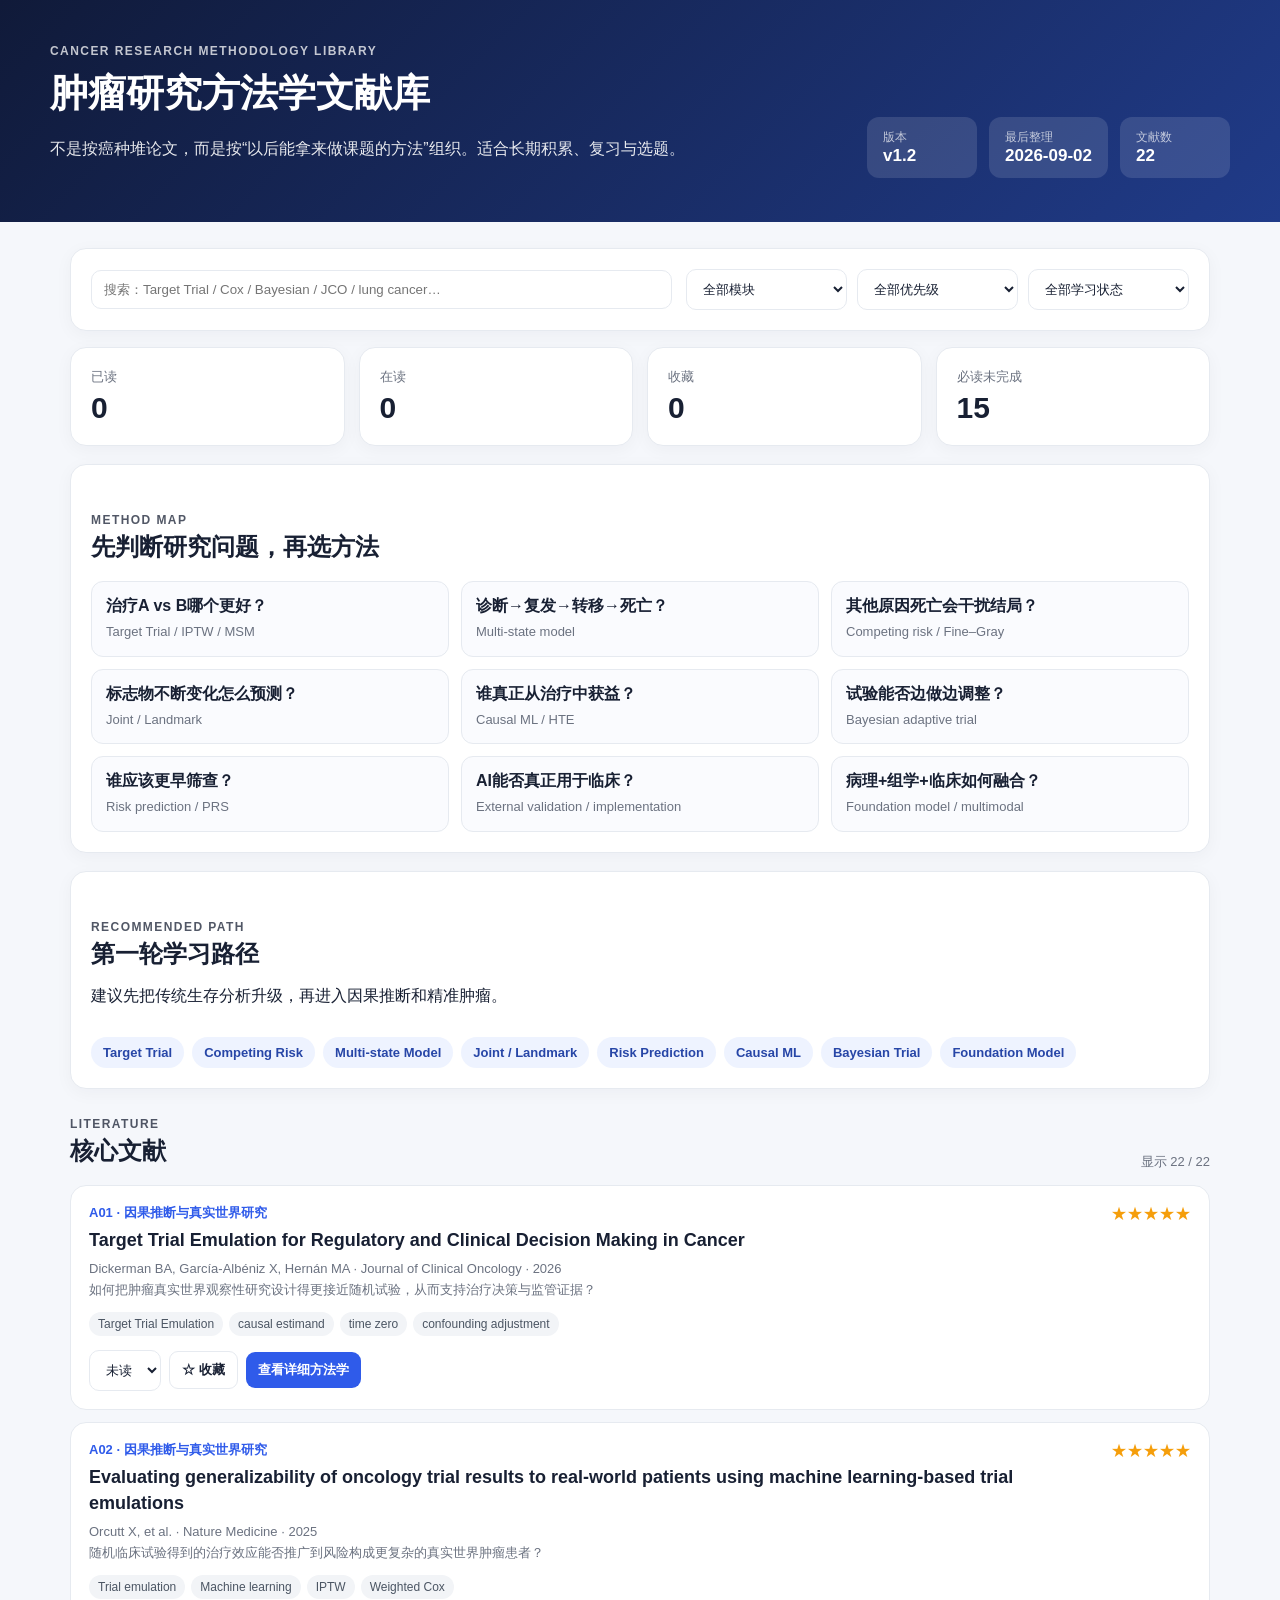
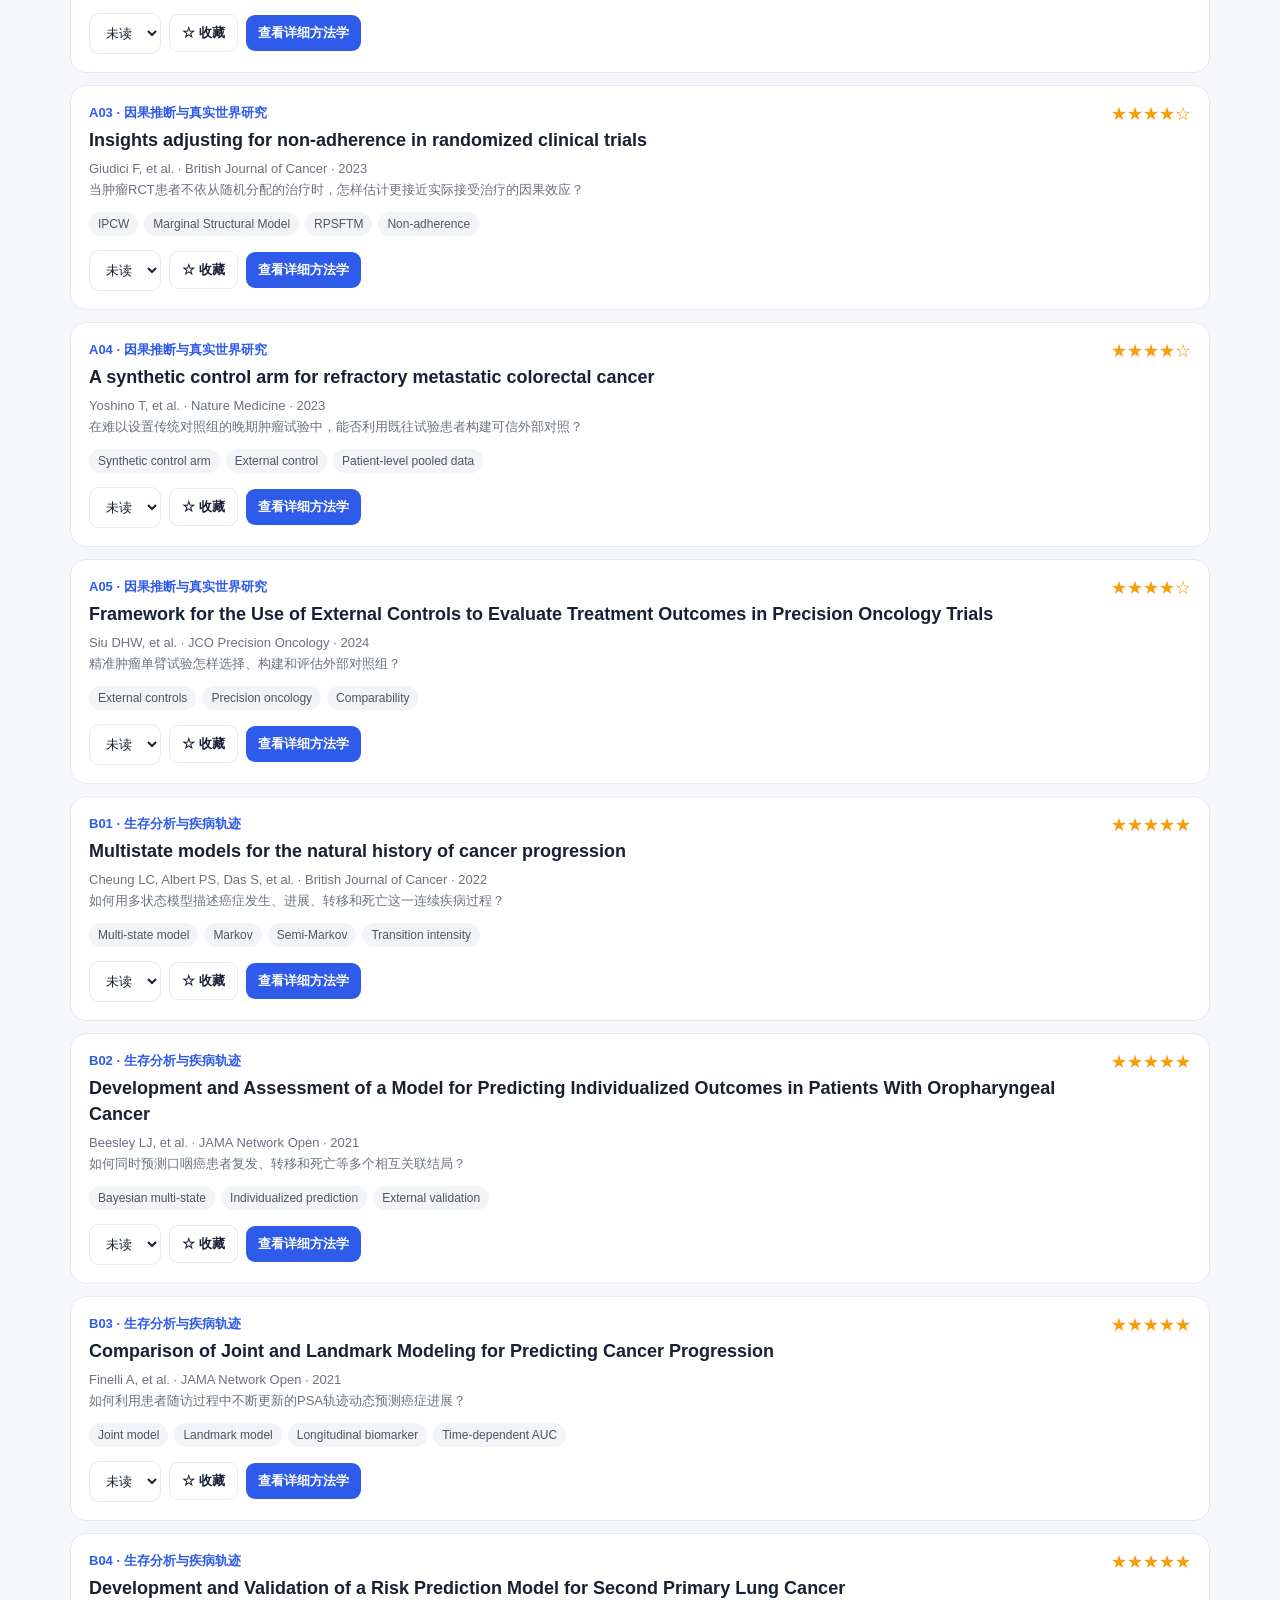
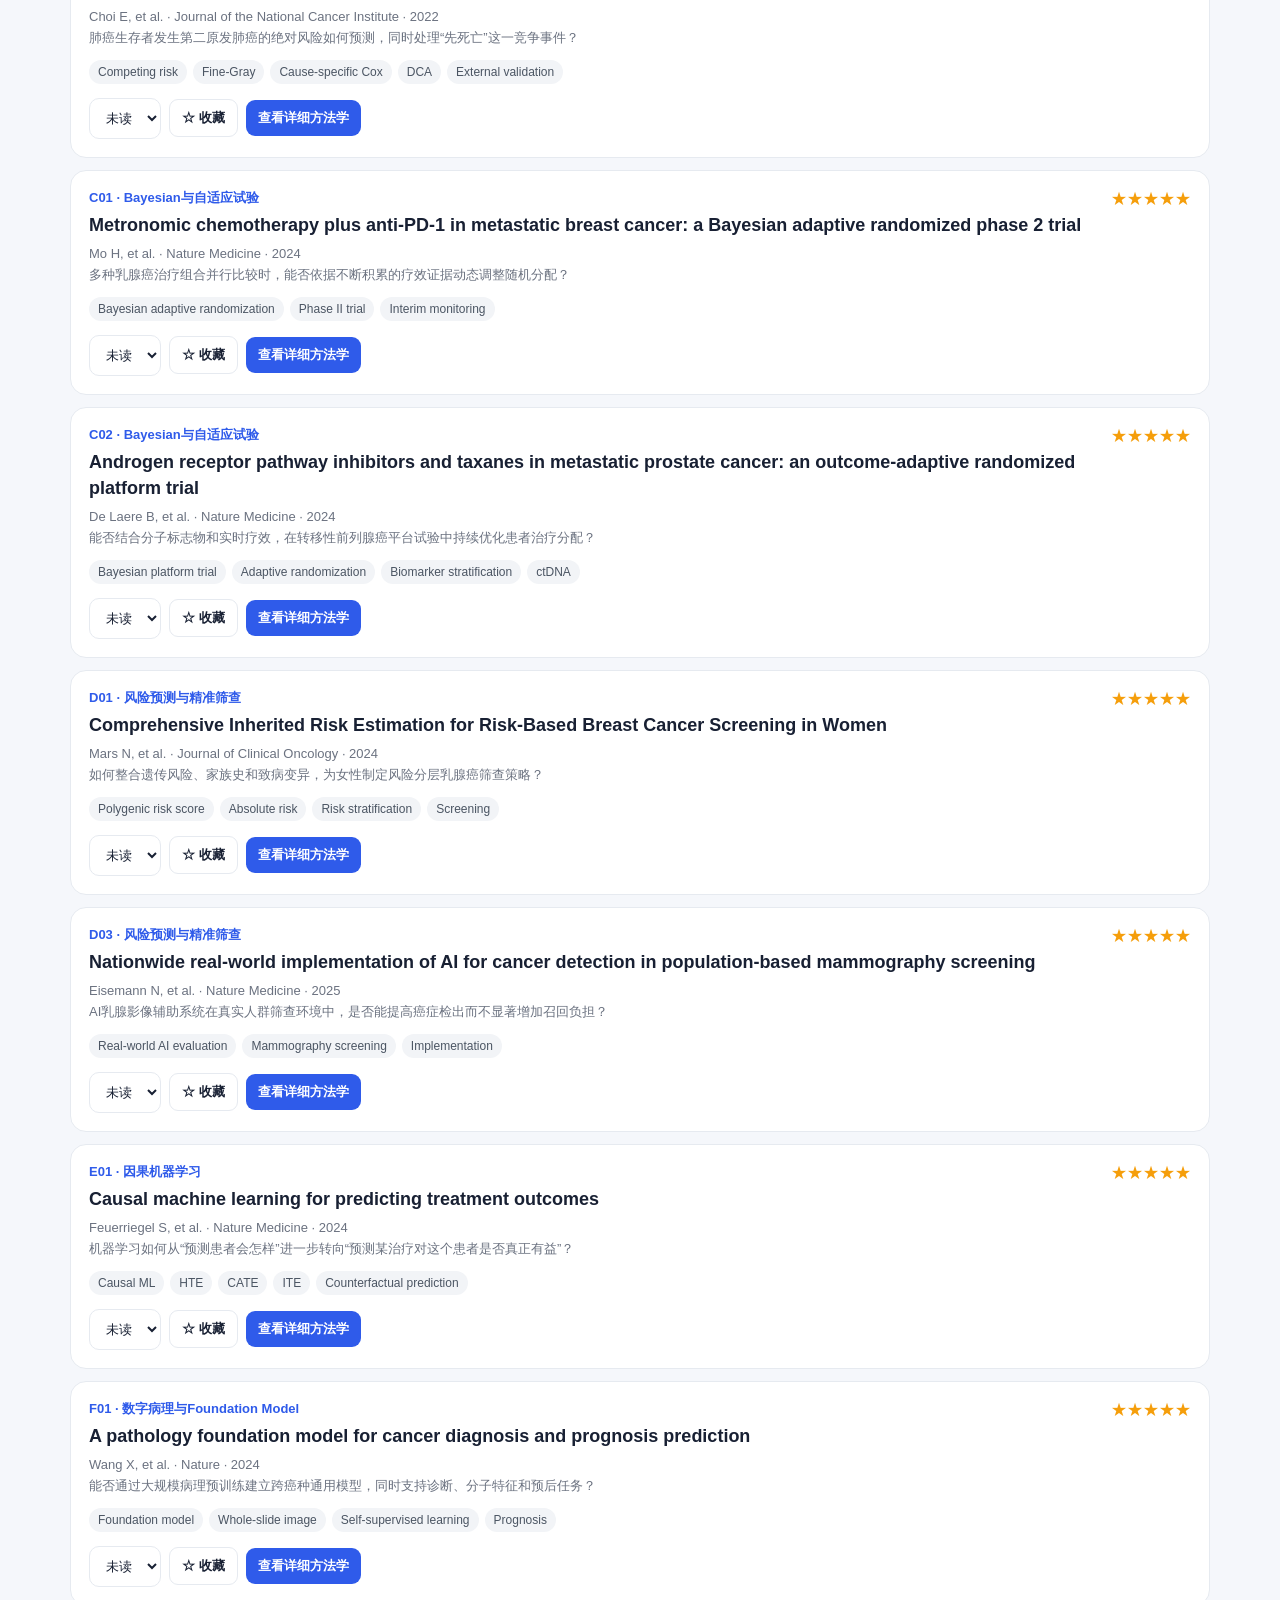
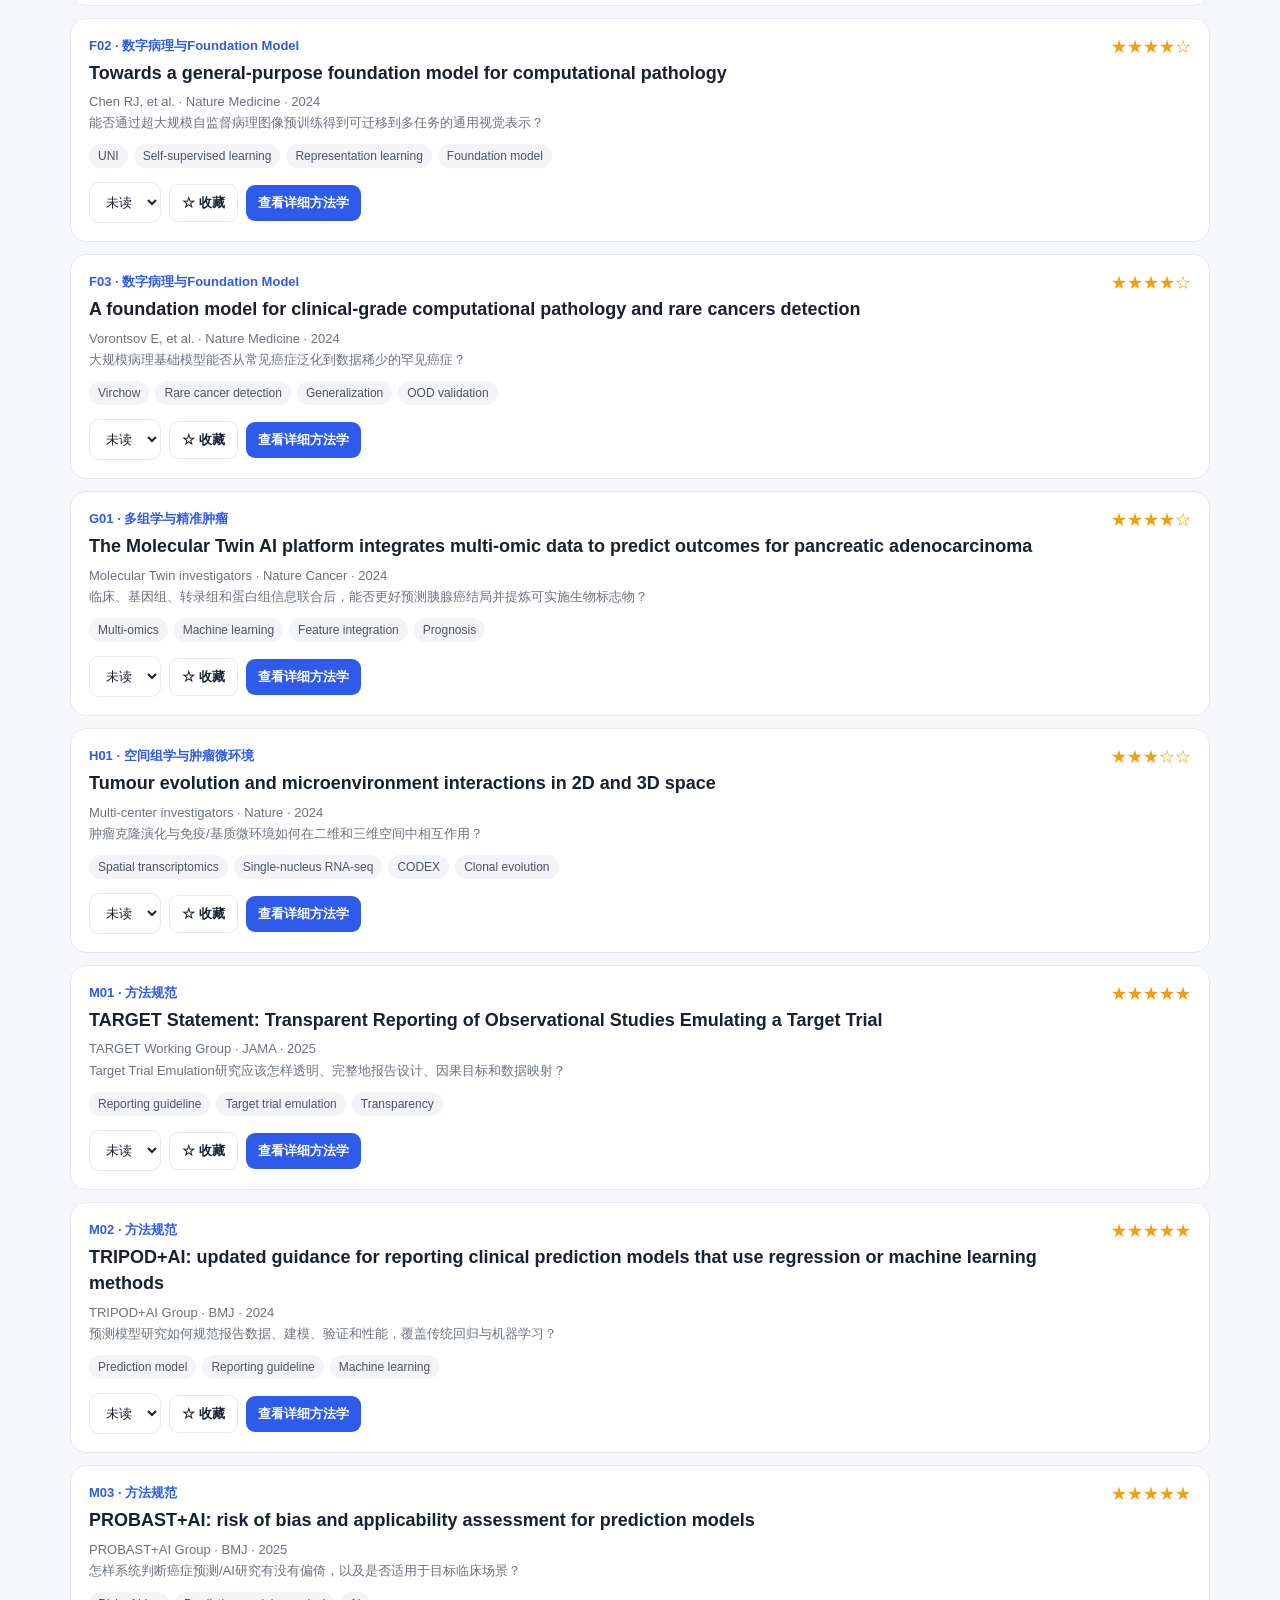
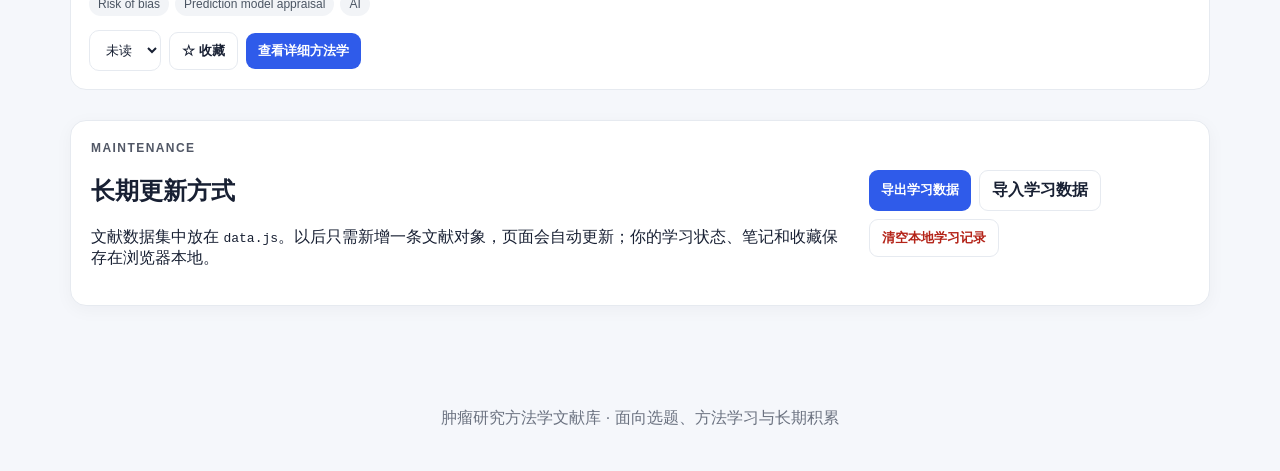
==== tumor_methods_library/index.html @ 5964d9d9 "Initial website upload" ====
<!doctype html>
<html lang="zh-CN">
<head>
  <meta charset="utf-8" />
  <meta name="viewport" content="width=device-width, initial-scale=1" />
  <title>肿瘤研究方法学文献库</title>
  <meta name="description" content="面向肿瘤研究与卫生统计学习的长期方法学文献库：因果推断、生存分析、贝叶斯自适应试验、风险预测、因果机器学习、数字病理、多组学与空间组学。" />
  <link rel="stylesheet" href="styles.css" />
</head>
<body>
  <header class="hero">
    <div class="hero-inner">
      <div>
        <div class="eyebrow">Cancer Research Methodology Library</div>
        <h1>肿瘤研究方法学文献库</h1>
        <p class="subtitle">不是按癌种堆论文，而是按“以后能拿来做课题的方法”组织。适合长期积累、复习与选题。</p>
      </div>
      <div class="hero-meta">
        <div><span>版本</span><strong id="versionLabel">v1.2</strong></div>
        <div><span>最后整理</span><strong id="lastUpdated">—</strong></div>
        <div><span>文献数</span><strong id="paperCount">0</strong></div>
      </div>
    </div>
  </header>

  <main class="container">
    <section class="toolbar card">
      <div class="search-wrap">
        <input id="searchInput" type="search" placeholder="搜索：Target Trial / Cox / Bayesian / JCO / lung cancer…" />
      </div>
      <div class="toolbar-actions">
        <select id="moduleFilter" aria-label="按模块筛选"></select>
        <select id="priorityFilter" aria-label="按优先级筛选">
          <option value="all">全部优先级</option>
          <option value="5">★★★★★ 必读</option>
          <option value="4">★★★★ 重点</option>
          <option value="3">★★★ 了解</option>
        </select>
        <select id="statusFilter" aria-label="按学习状态筛选">
          <option value="all">全部学习状态</option>
          <option value="unread">未读</option>
          <option value="reading">在读</option>
          <option value="done">已读</option>
          <option value="favorite">仅收藏</option>
        </select>
      </div>
    </section>

    <section class="dashboard-grid">
      <div class="card stat"><span>已读</span><strong id="doneCount">0</strong></div>
      <div class="card stat"><span>在读</span><strong id="readingCount">0</strong></div>
      <div class="card stat"><span>收藏</span><strong id="favoriteCount">0</strong></div>
      <div class="card stat"><span>必读未完成</span><strong id="mustReadLeft">0</strong></div>
    </section>

    <section class="card method-map">
      <div class="section-head">
        <div>
          <div class="eyebrow">Method Map</div>
          <h2>先判断研究问题，再选方法</h2>
        </div>
      </div>
      <div class="method-grid" id="methodMap"></div>
    </section>

    <section class="card learning-path">
      <div class="section-head">
        <div>
          <div class="eyebrow">Recommended Path</div>
          <h2>第一轮学习路径</h2>
          <p>建议先把传统生存分析升级，再进入因果推断和精准肿瘤。</p>
        </div>
      </div>
      <div class="path" id="learningPath"></div>
    </section>

    <section>
      <div class="section-head list-head">
        <div>
          <div class="eyebrow">Literature</div>
          <h2>核心文献</h2>
        </div>
        <div id="resultCount" class="result-count"></div>
      </div>
      <div id="paperList" class="paper-list"></div>
    </section>

    <section class="card update-card">
      <div>
        <div class="eyebrow">Maintenance</div>
        <h2>长期更新方式</h2>
        <p>文献数据集中放在 <code>data.js</code>。以后只需新增一条文献对象，页面会自动更新；你的学习状态、笔记和收藏保存在浏览器本地。</p>
      </div>
      <div class="update-actions">
        <button id="exportBtn" class="btn">导出学习数据</button>
        <label class="btn ghost" for="importInput">导入学习数据</label>
        <input id="importInput" type="file" accept="application/json" hidden />
        <button id="resetBtn" class="btn ghost danger">清空本地学习记录</button>
      </div>
    </section>
  </main>

  <dialog id="paperDialog" class="dialog">
    <form method="dialog" class="dialog-shell">
      <button class="dialog-close" value="cancel" aria-label="关闭">×</button>
      <div id="dialogContent"></div>
    </form>
  </dialog>

  <footer>
    <p>肿瘤研究方法学文献库 · 面向选题、方法学习与长期积累</p>
  </footer>

  <script src="data.js"></script>
  <script src="app.js"></script>
</body>
</html>
---- tumor_methods_library/styles.css ----
:root{--bg:#f5f7fb;--card:#fff;--text:#182033;--muted:#6b7280;--line:#e6eaf0;--accent:#2f5bea;--soft:#eef3ff;--danger:#b42318}
*{box-sizing:border-box}body{margin:0;font-family:Inter,"PingFang SC","Microsoft YaHei",Arial,sans-serif;background:var(--bg);color:var(--text)}a{color:inherit}.hero{background:linear-gradient(135deg,#101a39,#203b89);color:#fff;padding:44px 20px}.hero-inner,.container{max-width:1180px;margin:auto}.hero-inner{display:flex;justify-content:space-between;gap:28px;align-items:flex-end}.eyebrow{text-transform:uppercase;letter-spacing:.12em;font-size:12px;font-weight:700;opacity:.75}.hero h1{font-size:38px;margin:10px 0 8px}.subtitle{max-width:760px;line-height:1.7;opacity:.9}.hero-meta{display:flex;gap:12px;flex-wrap:wrap}.hero-meta div{background:rgba(255,255,255,.12);padding:12px 16px;border-radius:12px;min-width:110px}.hero-meta span{display:block;font-size:12px;opacity:.7}.hero-meta strong{font-size:17px}.container{padding:26px 20px 60px}.card{background:var(--card);border:1px solid var(--line);border-radius:16px;padding:20px;box-shadow:0 4px 18px rgba(15,23,42,.04)}.toolbar{display:flex;gap:14px;justify-content:space-between;align-items:center}.search-wrap{flex:1}.search-wrap input,select,textarea{width:100%;border:1px solid var(--line);border-radius:10px;padding:11px 12px;background:#fff;color:var(--text)}.toolbar-actions{display:flex;gap:10px}.dashboard-grid{display:grid;grid-template-columns:repeat(4,1fr);gap:14px;margin:16px 0}.stat span{display:block;color:var(--muted);font-size:13px}.stat strong{display:block;font-size:30px;margin-top:5px}.section-head{display:flex;justify-content:space-between;align-items:end;margin:28px 0 14px}.section-head h2{margin:4px 0}.method-map,.learning-path{margin-top:18px}.method-grid{display:grid;grid-template-columns:repeat(3,1fr);gap:12px}.method-item{padding:14px;background:#fafbfe;border:1px solid var(--line);border-radius:12px}.method-item strong{display:block;margin-bottom:5px}.method-item span{color:var(--muted);font-size:13px;line-height:1.5}.path{display:flex;gap:8px;flex-wrap:wrap}.path span{background:var(--soft);color:#2746a7;border-radius:999px;padding:8px 12px;font-size:13px;font-weight:600}.paper-list{display:grid;gap:12px}.paper-card{background:#fff;border:1px solid var(--line);border-radius:16px;padding:18px;transition:.2s;cursor:pointer}.paper-card:hover{transform:translateY(-2px);box-shadow:0 8px 24px rgba(15,23,42,.07);border-color:#cfd8f7}.paper-top{display:flex;justify-content:space-between;gap:18px}.paper-id{font-weight:800;color:var(--accent);font-size:13px}.paper-title{font-size:18px;font-weight:750;line-height:1.45;margin:5px 0}.paper-meta,.paper-desc{color:var(--muted);font-size:13px;line-height:1.65}.tags{display:flex;gap:6px;flex-wrap:wrap;margin-top:11px}.tag{background:#f2f4f7;border-radius:999px;padding:5px 9px;font-size:12px;color:#4b5563}.stars{white-space:nowrap;color:#f59e0b}.paper-actions{display:flex;align-items:center;gap:8px;margin-top:14px}.btn{border:0;border-radius:9px;padding:9px 12px;background:var(--accent);color:#fff;cursor:pointer;font-weight:650}.btn.ghost{background:#fff;color:var(--text);border:1px solid var(--line)}.btn.danger{color:var(--danger)}.status-pill{font-size:12px;background:#f3f4f6;border-radius:999px;padding:6px 9px}.result-count{color:var(--muted);font-size:13px}.update-card{margin-top:30px;display:flex;justify-content:space-between;gap:20px;align-items:center}.update-actions{display:flex;gap:8px;flex-wrap:wrap}footer{text-align:center;color:var(--muted);padding:26px}.dialog{width:min(860px,92vw);border:0;border-radius:18px;padding:0}.dialog::backdrop{background:rgba(15,23,42,.55)}.dialog-shell{padding:24px}.dialog-close{float:right;border:0;background:#f3f4f6;width:34px;height:34px;border-radius:50%;font-size:22px}.detail-page .hero{padding:28px 20px}.back-link{display:inline-block;margin-bottom:10px;color:#dce6ff;text-decoration:none}.detail-shell{max-width:980px;margin:auto;padding:24px 20px 60px}.detail-card{background:#fff;border:1px solid var(--line);border-radius:18px;padding:26px;box-shadow:0 4px 18px rgba(15,23,42,.04)}.detail-title{font-size:30px;line-height:1.35;margin:8px 0 10px}.detail-meta{color:var(--muted);line-height:1.7}.detail-section{padding:22px 0;border-top:1px solid var(--line)}.detail-section:first-of-type{margin-top:20px}.detail-section h3{margin:0 0 10px}.detail-section p,.detail-section li{line-height:1.75}.flow{background:#0f172a;color:#e5ecff;padding:16px;border-radius:12px;font-family:ui-monospace,Consolas,monospace;white-space:pre-wrap}.note-box textarea{min-height:140px}.nav-papers{display:flex;justify-content:space-between;gap:10px;margin-top:18px}.nav-papers a{flex:1;text-decoration:none}.nav-papers a:last-child{text-align:right}.not-found{text-align:center;padding:70px 20px}.favorite-btn.active{background:#fff4d6;border-color:#f5c451;color:#9a6700}
@media(max-width:800px){.hero-inner,.toolbar,.update-card{flex-direction:column;align-items:stretch}.toolbar-actions{flex-direction:column}.dashboard-grid{grid-template-columns:repeat(2,1fr)}.method-grid{grid-template-columns:1fr}.paper-top{flex-direction:column}.hero h1{font-size:31px}.detail-title{font-size:25px}}
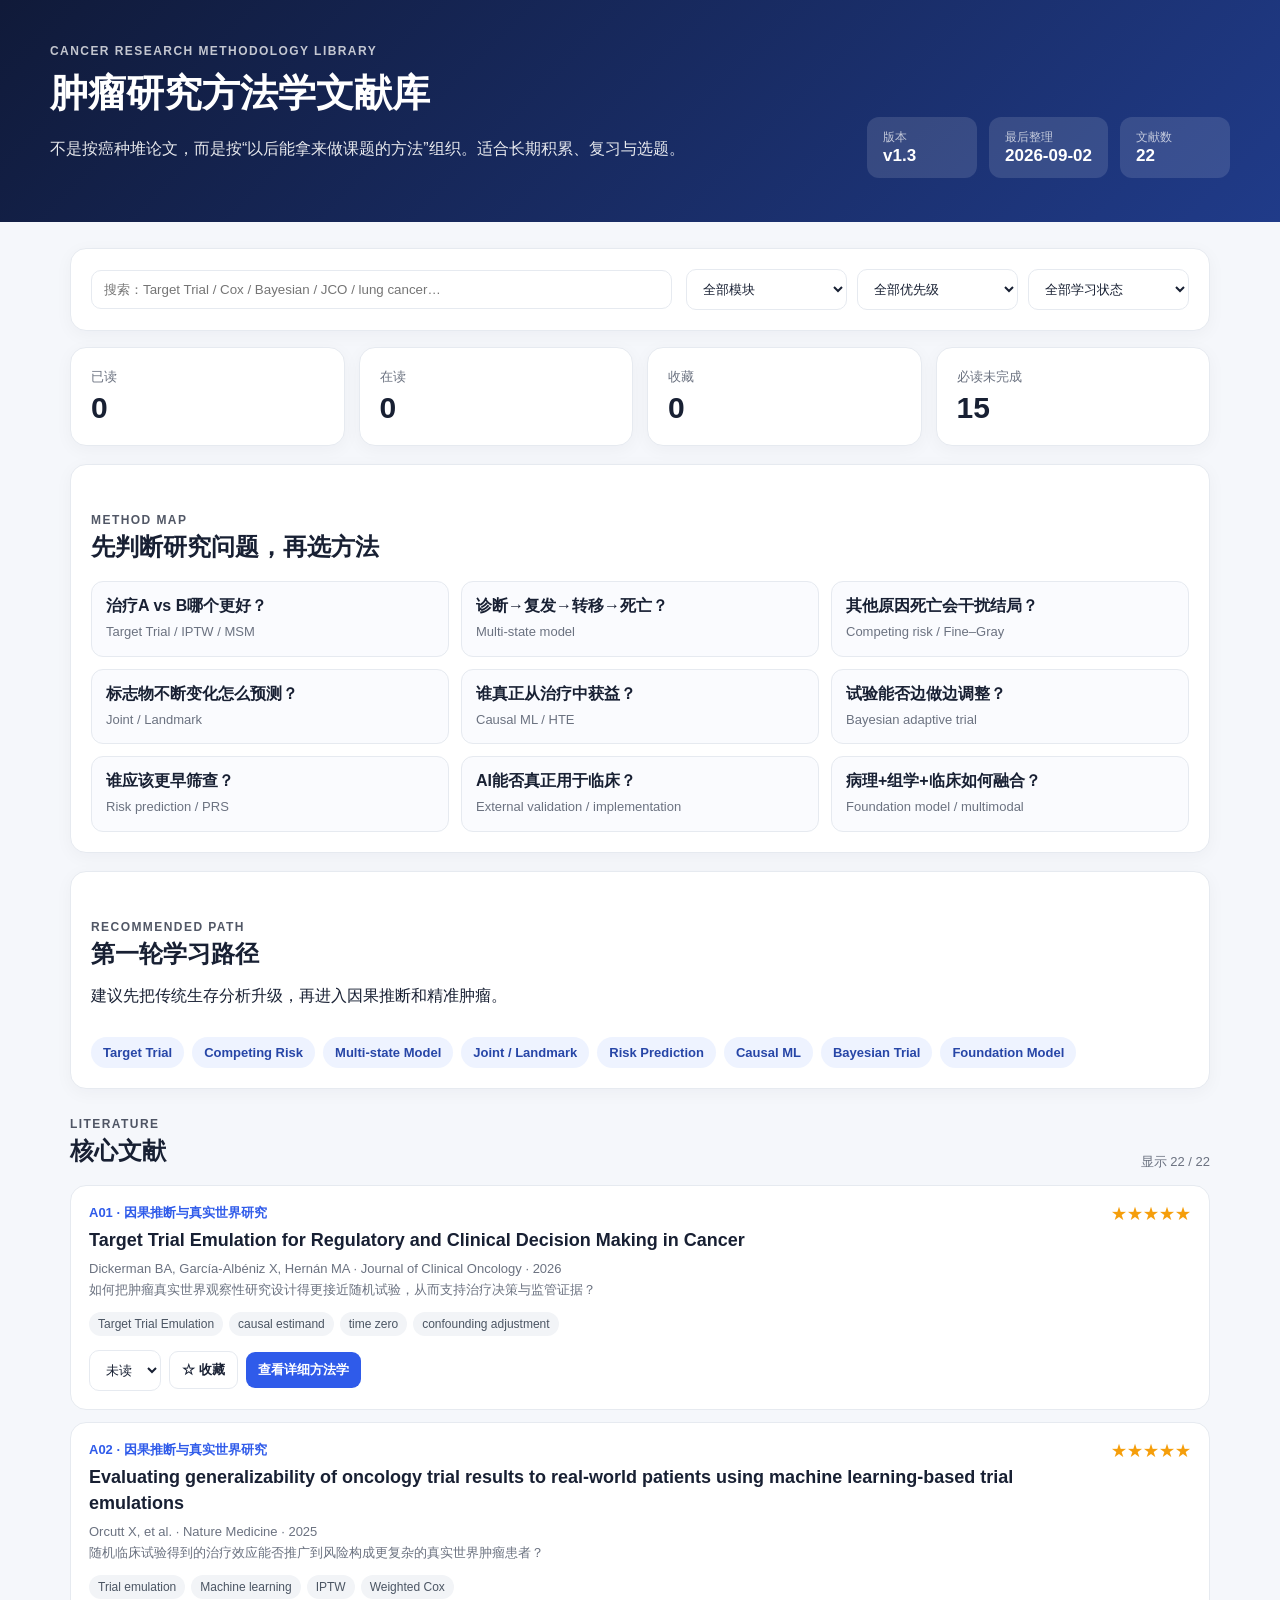
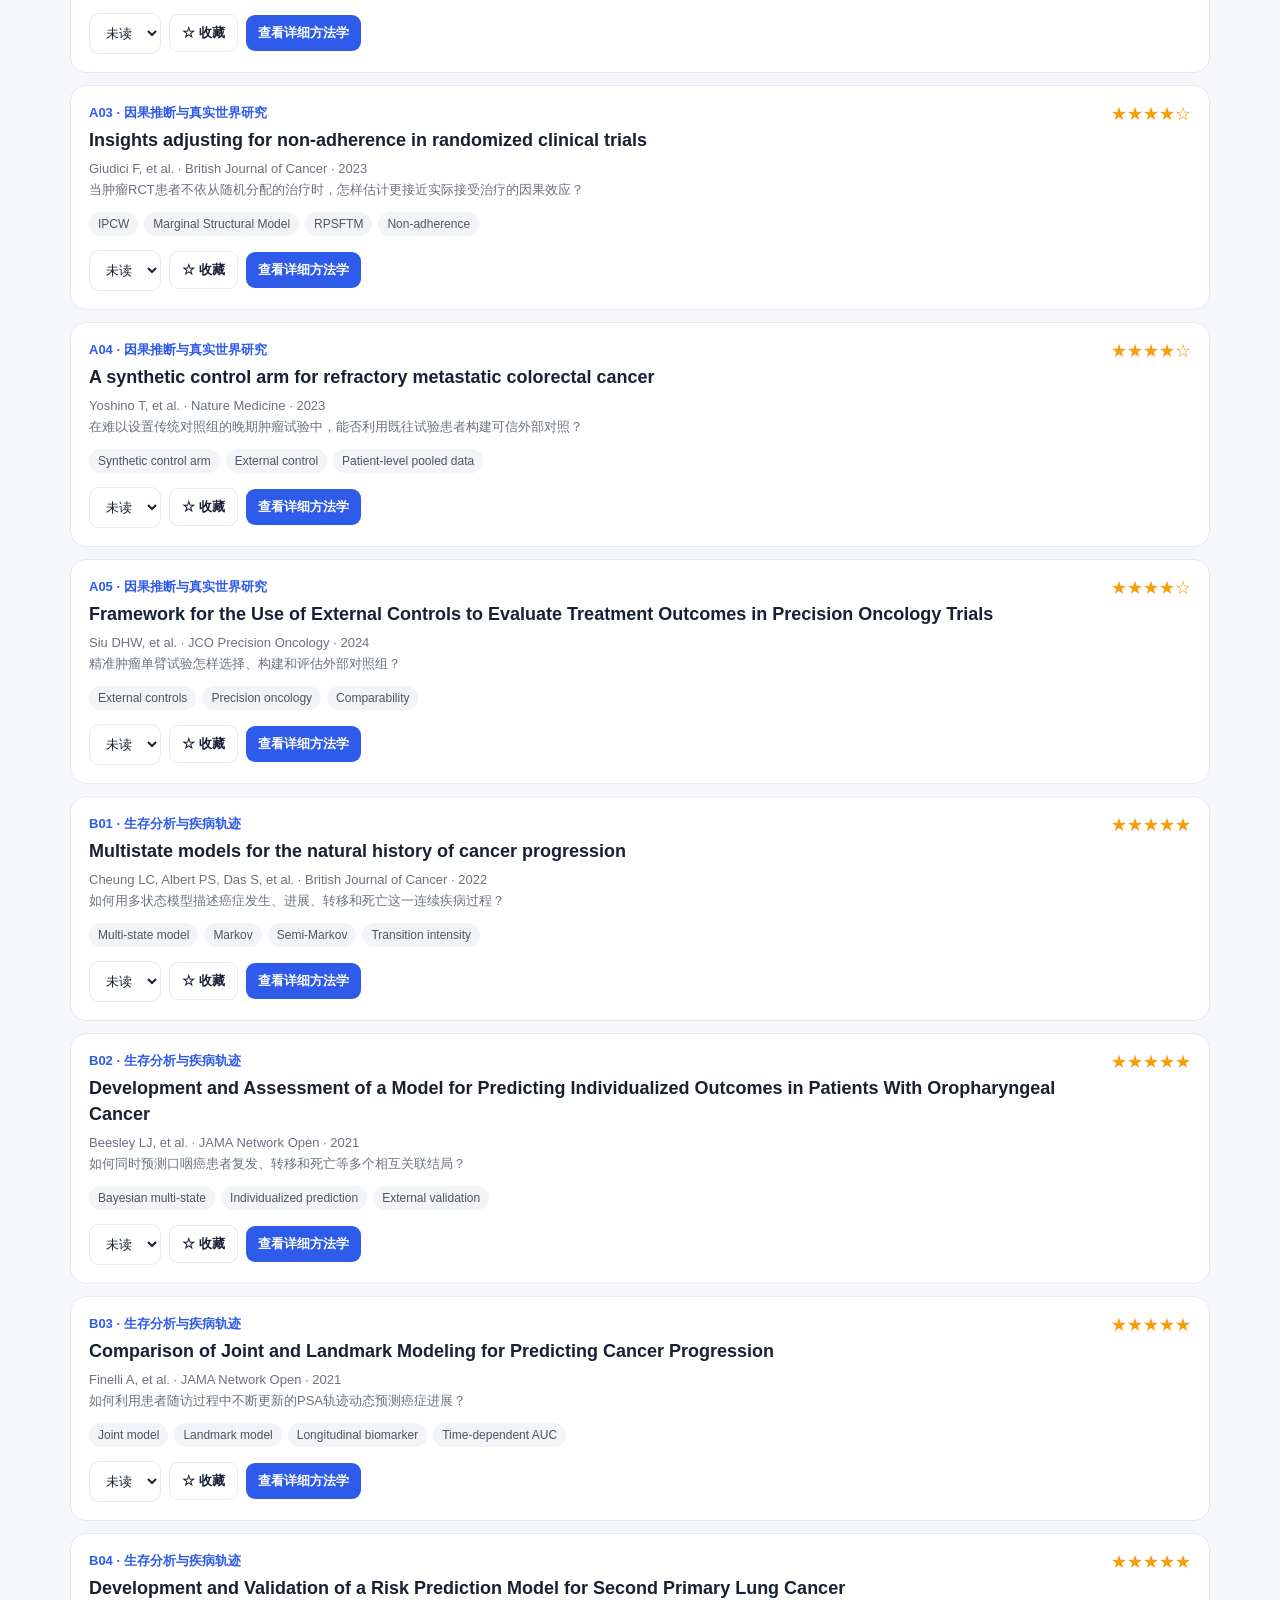
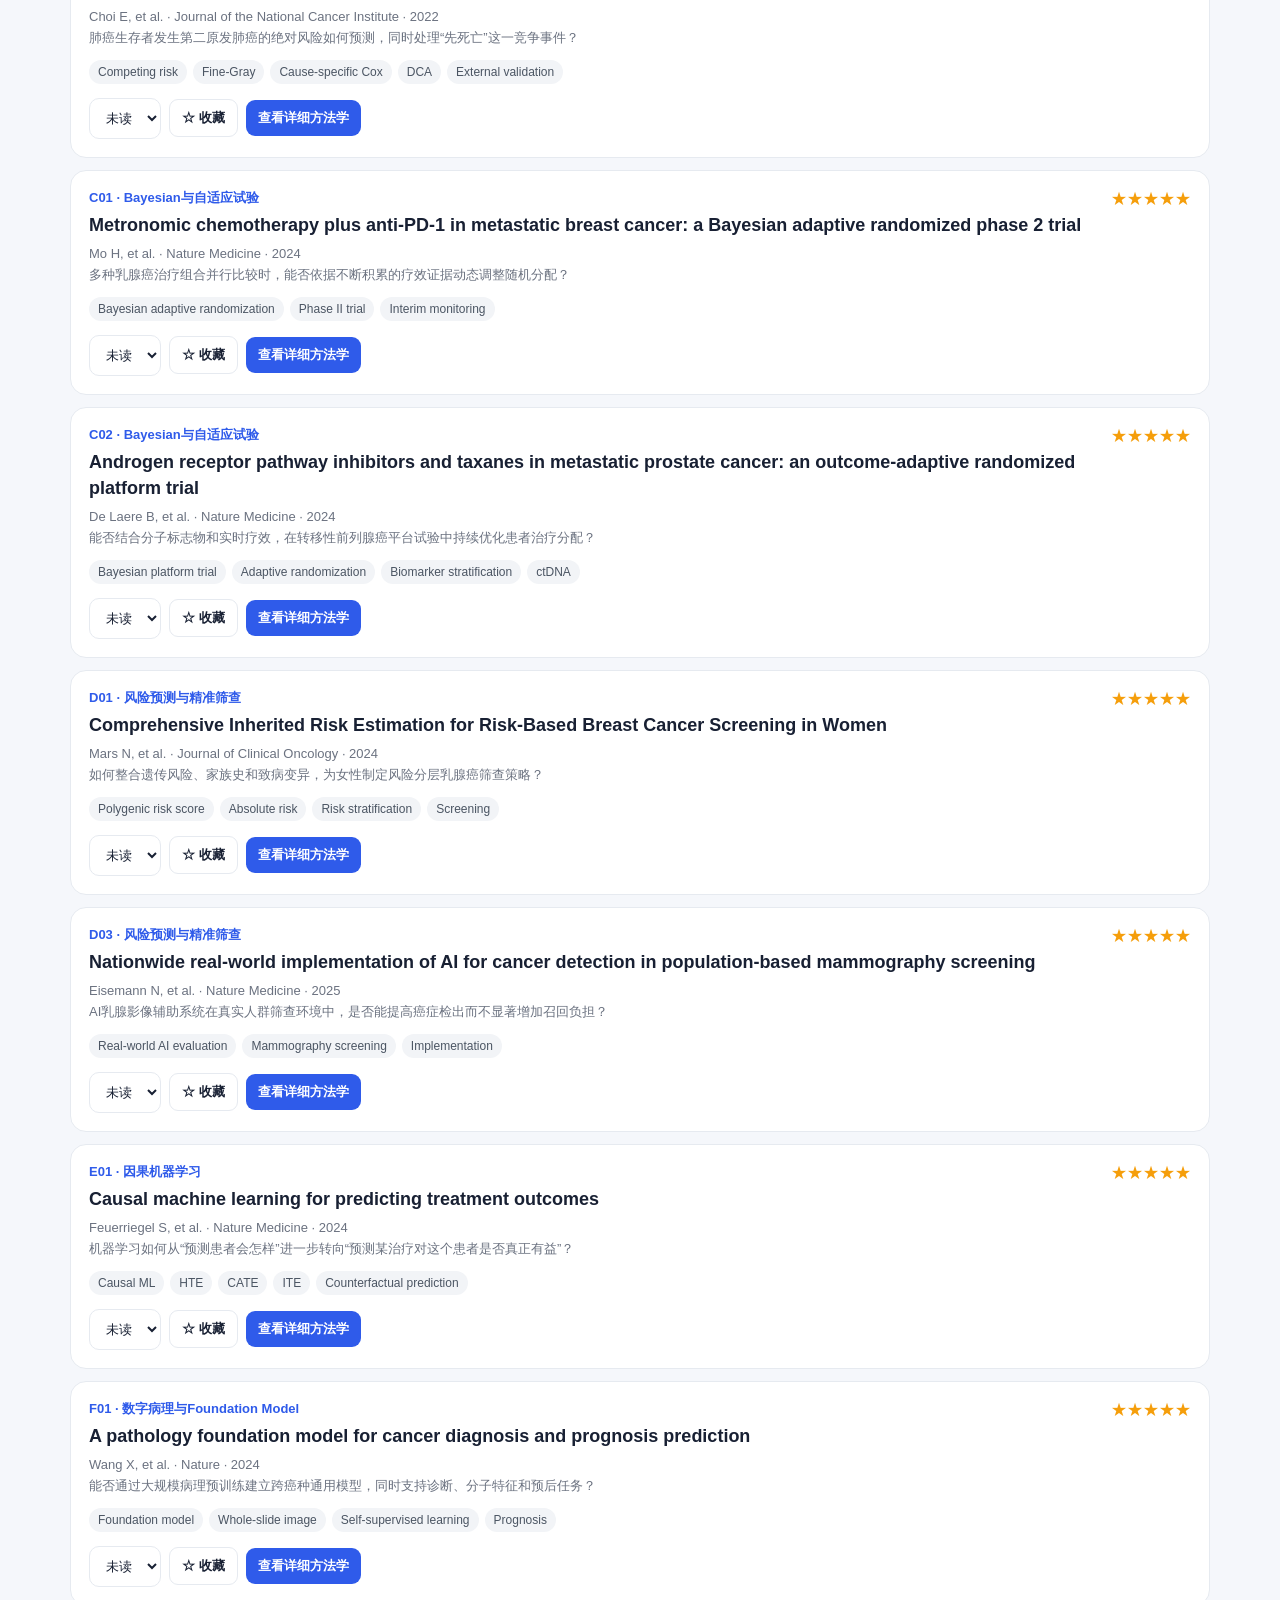
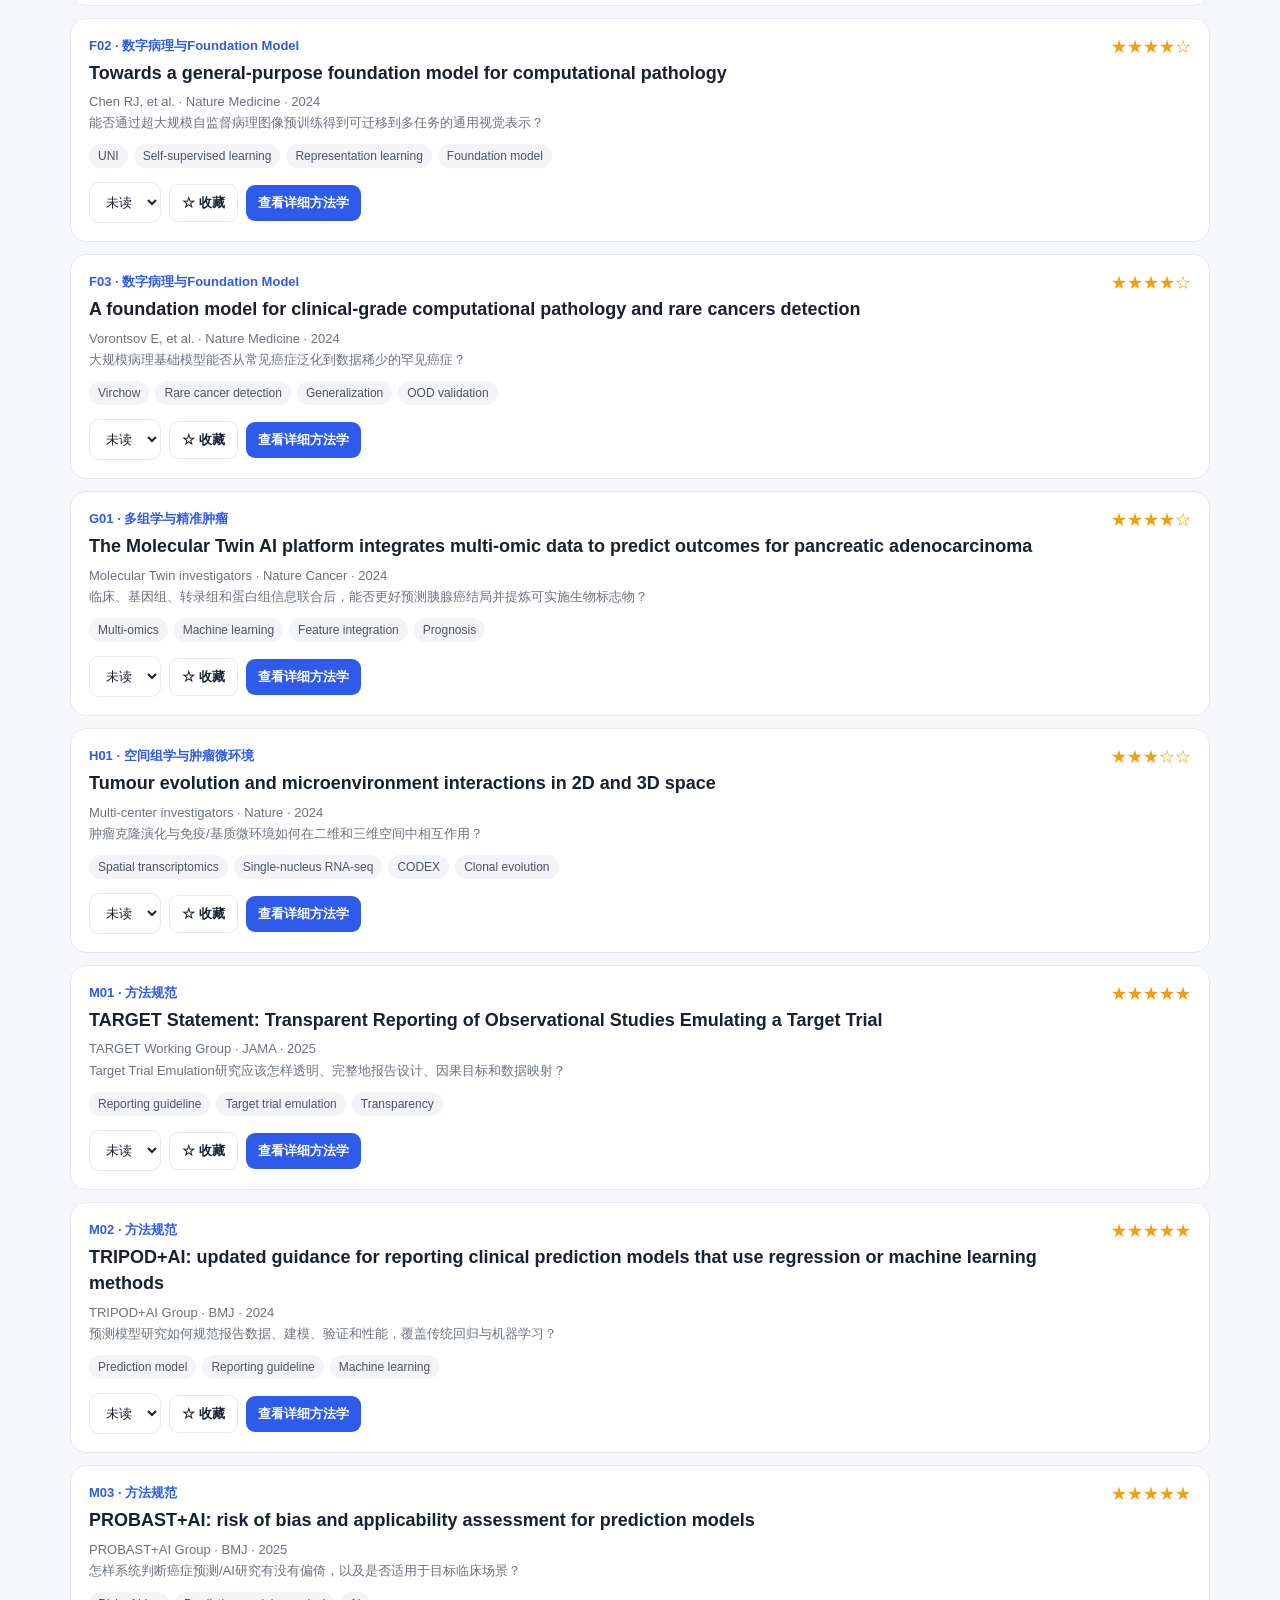
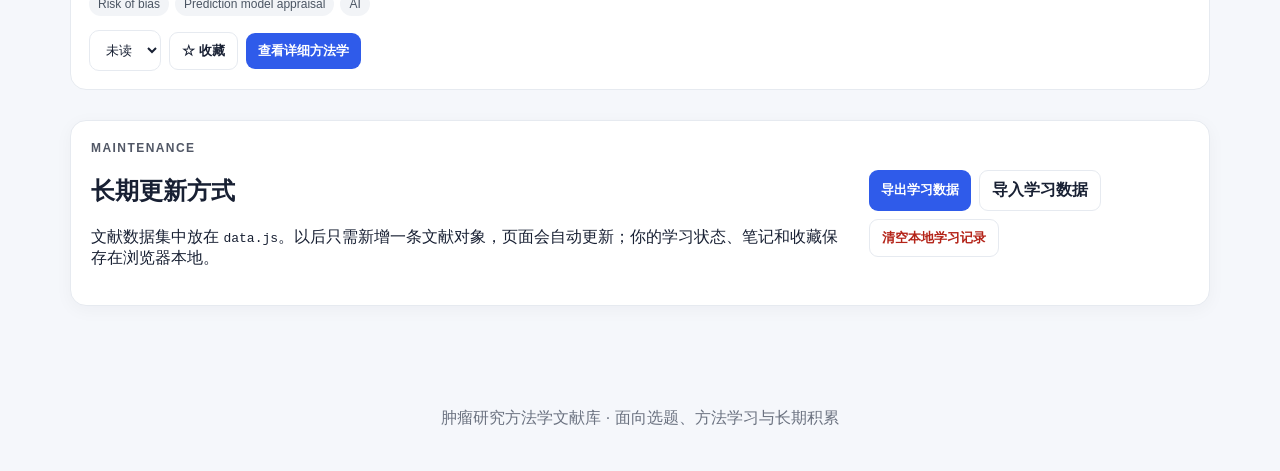
==== commit 3c50ff3f: "Redirect legacy nested homepage to current site" ====
--- a/tumor_methods_library/index.html
+++ b/tumor_methods_library/index.html
@@ -1,117 +1 @@
-<!doctype html>
-<html lang="zh-CN">
-<head>
-  <meta charset="utf-8" />
-  <meta name="viewport" content="width=device-width, initial-scale=1" />
-  <title>肿瘤研究方法学文献库</title>
-  <meta name="description" content="面向肿瘤研究与卫生统计学习的长期方法学文献库：因果推断、生存分析、贝叶斯自适应试验、风险预测、因果机器学习、数字病理、多组学与空间组学。" />
-  <link rel="stylesheet" href="styles.css" />
-</head>
-<body>
-  <header class="hero">
-    <div class="hero-inner">
-      <div>
-        <div class="eyebrow">Cancer Research Methodology Library</div>
-        <h1>肿瘤研究方法学文献库</h1>
-        <p class="subtitle">不是按癌种堆论文，而是按“以后能拿来做课题的方法”组织。适合长期积累、复习与选题。</p>
-      </div>
-      <div class="hero-meta">
-        <div><span>版本</span><strong id="versionLabel">v1.2</strong></div>
-        <div><span>最后整理</span><strong id="lastUpdated">—</strong></div>
-        <div><span>文献数</span><strong id="paperCount">0</strong></div>
-      </div>
-    </div>
-  </header>
-
-  <main class="container">
-    <section class="toolbar card">
-      <div class="search-wrap">
-        <input id="searchInput" type="search" placeholder="搜索：Target Trial / Cox / Bayesian / JCO / lung cancer…" />
-      </div>
-      <div class="toolbar-actions">
-        <select id="moduleFilter" aria-label="按模块筛选"></select>
-        <select id="priorityFilter" aria-label="按优先级筛选">
-          <option value="all">全部优先级</option>
-          <option value="5">★★★★★ 必读</option>
-          <option value="4">★★★★ 重点</option>
-          <option value="3">★★★ 了解</option>
-        </select>
-        <select id="statusFilter" aria-label="按学习状态筛选">
-          <option value="all">全部学习状态</option>
-          <option value="unread">未读</option>
-          <option value="reading">在读</option>
-          <option value="done">已读</option>
-          <option value="favorite">仅收藏</option>
-        </select>
-      </div>
-    </section>
-
-    <section class="dashboard-grid">
-      <div class="card stat"><span>已读</span><strong id="doneCount">0</strong></div>
-      <div class="card stat"><span>在读</span><strong id="readingCount">0</strong></div>
-      <div class="card stat"><span>收藏</span><strong id="favoriteCount">0</strong></div>
-      <div class="card stat"><span>必读未完成</span><strong id="mustReadLeft">0</strong></div>
-    </section>
-
-    <section class="card method-map">
-      <div class="section-head">
-        <div>
-          <div class="eyebrow">Method Map</div>
-          <h2>先判断研究问题，再选方法</h2>
-        </div>
-      </div>
-      <div class="method-grid" id="methodMap"></div>
-    </section>
-
-    <section class="card learning-path">
-      <div class="section-head">
-        <div>
-          <div class="eyebrow">Recommended Path</div>
-          <h2>第一轮学习路径</h2>
-          <p>建议先把传统生存分析升级，再进入因果推断和精准肿瘤。</p>
-        </div>
-      </div>
-      <div class="path" id="learningPath"></div>
-    </section>
-
-    <section>
-      <div class="section-head list-head">
-        <div>
-          <div class="eyebrow">Literature</div>
-          <h2>核心文献</h2>
-        </div>
-        <div id="resultCount" class="result-count"></div>
-      </div>
-      <div id="paperList" class="paper-list"></div>
-    </section>
-
-    <section class="card update-card">
-      <div>
-        <div class="eyebrow">Maintenance</div>
-        <h2>长期更新方式</h2>
-        <p>文献数据集中放在 <code>data.js</code>。以后只需新增一条文献对象，页面会自动更新；你的学习状态、笔记和收藏保存在浏览器本地。</p>
-      </div>
-      <div class="update-actions">
-        <button id="exportBtn" class="btn">导出学习数据</button>
-        <label class="btn ghost" for="importInput">导入学习数据</label>
-        <input id="importInput" type="file" accept="application/json" hidden />
-        <button id="resetBtn" class="btn ghost danger">清空本地学习记录</button>
-      </div>
-    </section>
-  </main>
-
-  <dialog id="paperDialog" class="dialog">
-    <form method="dialog" class="dialog-shell">
-      <button class="dialog-close" value="cancel" aria-label="关闭">×</button>
-      <div id="dialogContent"></div>
-    </form>
-  </dialog>
-
-  <footer>
-    <p>肿瘤研究方法学文献库 · 面向选题、方法学习与长期积累</p>
-  </footer>
-
-  <script src="data.js"></script>
-  <script src="app.js"></script>
-</body>
-</html>
+<!doctype html><html lang="zh-CN"><head><meta charset="utf-8"><meta name="viewport" content="width=device-width,initial-scale=1"><title>正在跳转｜肿瘤研究方法学文献库</title><meta http-equiv="refresh" content="0; url=../index.html"></head><body><script>location.replace('../index.html'+location.search+location.hash);</script><p>正在跳转到最新版文献库… <a href="../index.html">如果没有自动跳转，请点击这里</a></p></body></html>
